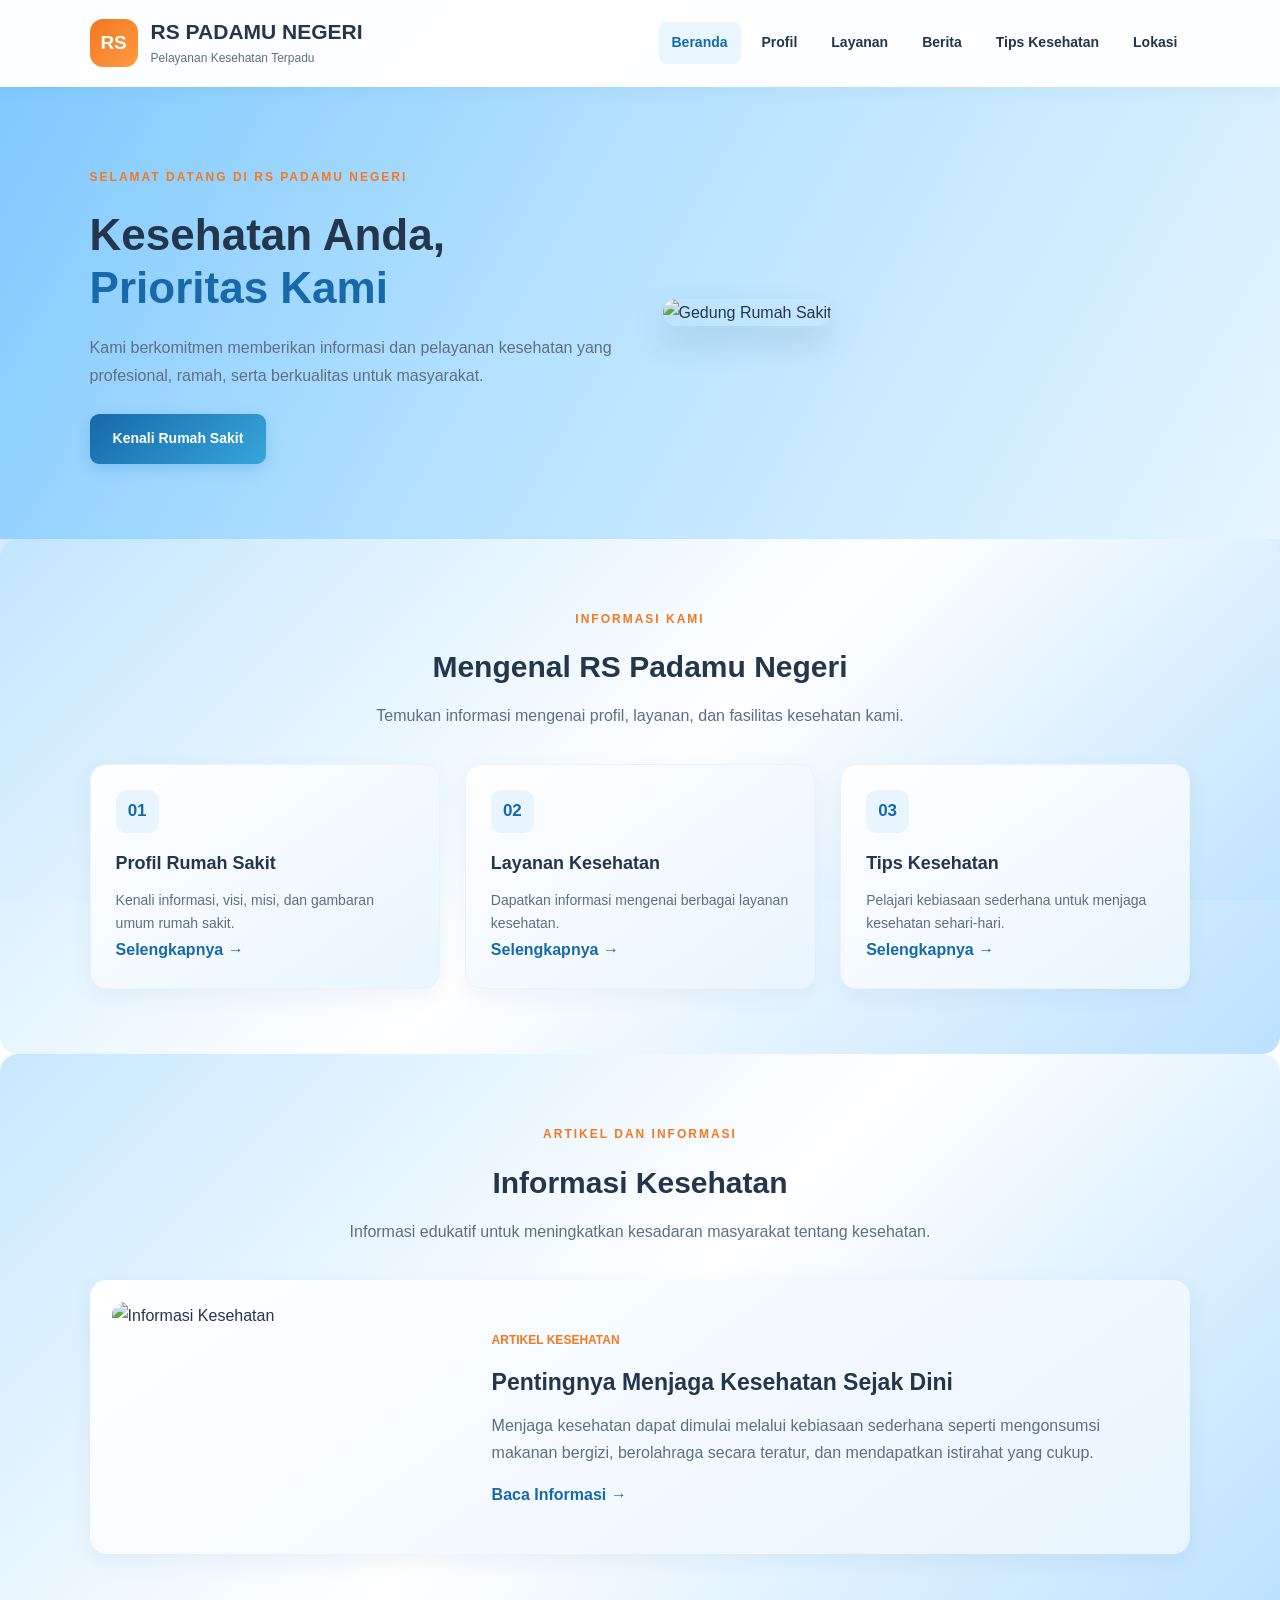
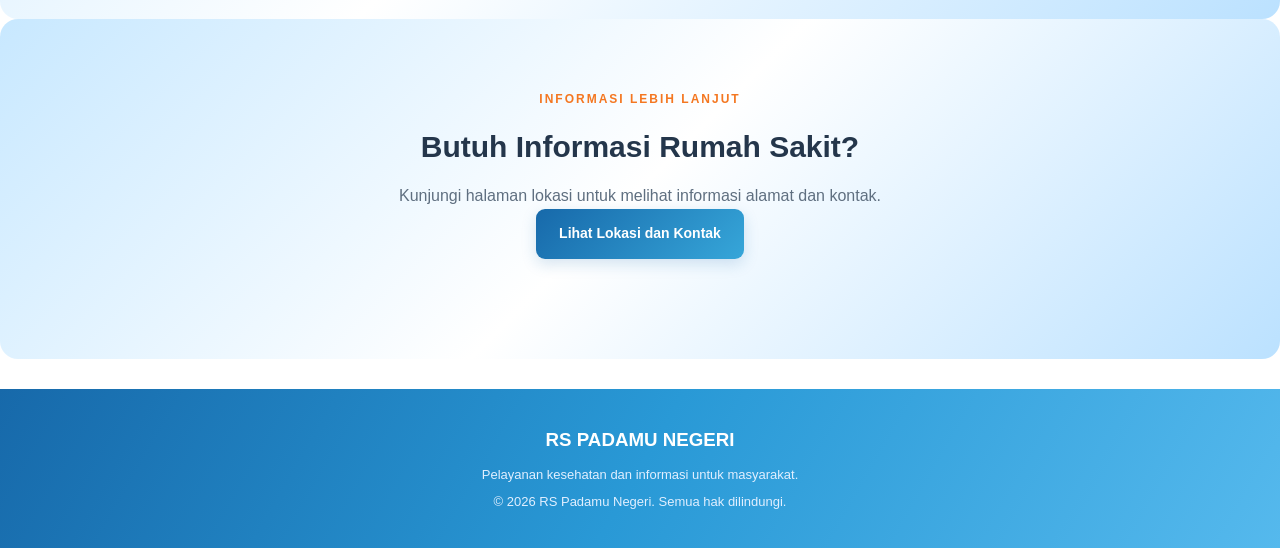
==== index.html @ baaeb41a "Add files via upload" ====
<!DOCTYPE html>
<html lang="id">
<head>
    <meta charset="UTF-8">
    <meta name="viewport" content="width=device-width, initial-scale=1.0">
    <title>Beranda | RS Padamu Negeri</title>
    <link rel="stylesheet" href="style.css">
</head>

<body>

    <!-- HEADER DAN NAVIGASI -->
    <header class="header">

        <div class="brand">
            <div class="brand-icon">RS</div>
            <div>
                <h1>RS PADAMU NEGERI</h1>
                <p>Pelayanan Kesehatan Terpadu</p>
            </div>
        </div>

        <nav>
            <a href="index.html" class="active">Beranda</a>
            <a href="profil.html">Profil</a>
            <a href="layanan.html">Layanan</a>
            <a href="berita.html">Berita</a>
            <a href="tips.html">Tips Kesehatan</a>
            <a href="lokasi.html">Lokasi</a>
        </nav>

    </header>

    <main>

        <!-- HERO UTAMA -->
        <section class="hero">

            <div class="hero-content">

                <span class="tagline">
                    SELAMAT DATANG DI RS PADAMU NEGERI
                </span>

                <h2>
                    Kesehatan Anda,
                    <br>
                    <span>Prioritas Kami</span>
                </h2>

                <p>
                    Kami berkomitmen memberikan informasi dan
                    pelayanan kesehatan yang profesional,
                    ramah, serta berkualitas untuk masyarakat.
                </p>

                <a href="profil.html" class="button">
                    Kenali Rumah Sakit
                </a>

            </div>

            <div class="hero-image">
                <img src="gambar/rumah-sakit.jpg"
                     alt="Gedung Rumah Sakit">
            </div>

        </section>

        <!-- INFORMASI UTAMA -->
        <section class="section">

            <div class="section-heading">
                <span>INFORMASI KAMI</span>
                <h2>Mengenal RS Padamu Negeri</h2>
                <p>
                    Temukan informasi mengenai profil,
                    layanan, dan fasilitas kesehatan kami.
                </p>
            </div>

            <div class="card-grid">

                <article class="info-card">
                    <div class="card-icon">01</div>
                    <h3>Profil Rumah Sakit</h3>
                    <p>
                        Kenali informasi, visi, misi,
                        dan gambaran umum rumah sakit.
                    </p>
                    <a href="profil.html">Selengkapnya →</a>
                </article>

                <article class="info-card">
                    <div class="card-icon">02</div>
                    <h3>Layanan Kesehatan</h3>
                    <p>
                        Dapatkan informasi mengenai
                        berbagai layanan kesehatan.
                    </p>
                    <a href="layanan.html">Selengkapnya →</a>
                </article>

                <article class="info-card">
                    <div class="card-icon">03</div>
                    <h3>Tips Kesehatan</h3>
                    <p>
                        Pelajari kebiasaan sederhana
                        untuk menjaga kesehatan sehari-hari.
                    </p>
                    <a href="tips.html">Selengkapnya →</a>
                </article>

            </div>

        </section>

        <!-- BERITA KESEHATAN -->
        <section class="section">

            <div class="section-heading">
                <span>ARTIKEL DAN INFORMASI</span>
                <h2>Informasi Kesehatan</h2>
                <p>
                    Informasi edukatif untuk meningkatkan
                    kesadaran masyarakat tentang kesehatan.
                </p>
            </div>

            <article class="news-card">

                <img src="gambar/kesehatan.jpg"
                     alt="Informasi Kesehatan">

                <div>

                    <span class="news-date">
                        ARTIKEL KESEHATAN
                    </span>

                    <h3>
                        Pentingnya Menjaga Kesehatan Sejak Dini
                    </h3>

                    <p>
                        Menjaga kesehatan dapat dimulai melalui
                        kebiasaan sederhana seperti mengonsumsi
                        makanan bergizi, berolahraga secara teratur,
                        dan mendapatkan istirahat yang cukup.
                    </p>

                    <a href="berita.html">
                        Baca Informasi →
                    </a>

                </div>

            </article>

        </section>

        <!-- AJAKAN MENGHUBUNGI -->
        <section class="section">

            <div class="section-heading">
                <span>INFORMASI LEBIH LANJUT</span>
                <h2>Butuh Informasi Rumah Sakit?</h2>
                <p>
                    Kunjungi halaman lokasi untuk melihat
                    informasi alamat dan kontak.
                </p>

                <a href="lokasi.html" class="button">
                    Lihat Lokasi dan Kontak
                </a>
            </div>

        </section>

    </main>

    <!-- FOOTER -->
    <footer class="footer">

        <h3>RS PADAMU NEGERI</h3>

        <p>
            Pelayanan kesehatan dan informasi
            untuk masyarakat.
        </p>

        <p>
            © 2026 RS Padamu Negeri. Semua hak dilindungi.
        </p>

    </footer>

</body>
</html>
---- style.css ----
/* =====================================
   RS PADAMU NEGERI
   MODERN HEALTHCARE WEBSITE
   ===================================== */

/* RESET */
* {
    margin: 0;
    padding: 0;
    box-sizing: border-box;
}

html {
    scroll-behavior: smooth;
}

body {
    font-family: Arial, Helvetica, sans-serif;
    background: #f8fbff;
    color: #26364a;
    line-height: 1.7;
}

/* WARNA DAN KOMPONEN UTAMA */
:root {
    --primary: #1769aa;
    --secondary: #36a6d9;
    --orange: #f47721;
    --dark: #24364b;
    --text: #5f6f80;
    --white: #ffffff;
    --soft-blue: #eaf6ff;
}

/* HEADER */
.header {
    width: 100%;
    background: rgba(255,255,255,0.97);
    padding: 18px 7%;
    display: flex;
    align-items: center;
    justify-content: space-between;
    gap: 25px;
    flex-wrap: wrap;
    box-shadow: 0 3px 18px rgba(30,80,120,0.06);
    position: relative;
    z-index: 10;
}

.brand {
    display: flex;
    align-items: center;
    gap: 13px;
}

.brand-icon {
    width: 48px;
    height: 48px;
    display: flex;
    align-items: center;
    justify-content: center;
    background: linear-gradient(135deg, var(--orange), #ff9a42);
    color: white;
    font-size: 19px;
    font-weight: bold;
    border-radius: 13px;
}

.brand h1 {
    color: var(--dark);
    font-size: 21px;
    line-height: 1.3;
}

.brand p {
    color: var(--text);
    font-size: 12px;
    margin-top: 3px;
}

/* NAVIGASI */
.header nav {
    display: flex;
    align-items: center;
    flex-wrap: wrap;
    gap: 8px;
}

.header nav a {
    text-decoration: none;
    color: var(--dark);
    padding: 9px 13px;
    font-size: 14px;
    font-weight: 600;
    border-radius: 8px;
    transition: 0.3s;
}

.header nav a:hover,
.header nav a.active {
    background: var(--soft-blue);
    color: var(--primary);
}

/* HERO BERANDA */
.hero {
    display: grid;
    grid-template-columns: 1fr 1fr;
    align-items: center;
    gap: 45px;
    padding: 75px 7%;
    background: linear-gradient(
        120deg,
        #e7f5ff,
        #ffffff 55%,
        #fff2e8
    );
}

.hero-content {
    max-width: 570px;
}

.tagline {
    color: var(--orange);
    font-size: 12px;
    font-weight: bold;
    letter-spacing: 2px;
}

.hero-content h2 {
    color: var(--dark);
    font-size: 44px;
    line-height: 1.2;
    margin: 20px 0;
}

.hero-content h2 span {
    color: var(--primary);
}

.hero-content p {
    color: var(--text);
    font-size: 16px;
    margin-bottom: 25px;
}

.hero-image img {
    width: 100%;
    height: 360px;
    object-fit: cover;
    border-radius: 20px;
    box-shadow: 0 15px 35px rgba(20,70,110,0.15);
}

/* TOMBOL */
.button {
    display: inline-block;
    padding: 13px 23px;
    border-radius: 9px;
    background: linear-gradient(135deg, var(--primary), var(--secondary));
    color: white;
    text-decoration: none;
    font-size: 14px;
    font-weight: bold;
    transition: 0.3s;
    box-shadow: 0 5px 15px rgba(23,105,170,0.18);
}

.button:hover {
    background: linear-gradient(135deg, var(--orange), #ff9a42);
    transform: translateY(-3px);
}

/* BANNER HALAMAN */
.page-banner {
    text-align: center;
    padding: 65px 20px;
    background: linear-gradient(
        120deg,
        #e5f4ff,
        #ffffff,
        #fff0e5
    );
}

.page-banner h2 {
    color: var(--primary);
    font-size: 35px;
    margin-bottom: 10px;
}

.page-banner p {
    color: var(--text);
}

/* BAGIAN KONTEN */
.section {
    padding: 65px 7%;
}

.section-heading {
    text-align: center;
    margin-bottom: 35px;
}

.section-heading span {
    color: var(--orange);
    font-size: 12px;
    font-weight: bold;
    letter-spacing: 2px;
}

.section-heading h2 {
    color: var(--dark);
    font-size: 30px;
    margin: 10px 0;
}

.section-heading p {
    color: var(--text);
}

/* KARTU INFORMASI */
.card-grid {
    display: grid;
    grid-template-columns: repeat(3, 1fr);
    gap: 25px;
}

.info-card {
    background: white;
    padding: 25px;
    border: 1px solid #edf2f7;
    border-radius: 16px;
    box-shadow: 0 7px 22px rgba(30,80,120,0.06);
    transition: 0.3s;
}

.info-card:hover {
    transform: translateY(-6px);
    box-shadow: 0 13px 28px rgba(30,80,120,0.12);
}

.card-icon {
    width: 43px;
    height: 43px;
    display: flex;
    align-items: center;
    justify-content: center;
    background: #e8f5ff;
    color: var(--primary);
    font-size: 17px;
    font-weight: bold;
    border-radius: 11px;
    margin-bottom: 15px;
}

.info-card h3 {
    color: var(--dark);
    font-size: 18px;
    margin-bottom: 10px;
}

.info-card p {
    color: var(--text);
    font-size: 14px;
}

/* GAMBAR UTAMA HALAMAN */
.main-service-image {
    max-width: 950px;
    margin: 0 auto 45px;
}

.main-service-image img {
    display: block;
    width: 100%;
    height: 350px;
    object-fit: cover;
    border-radius: 18px;
    box-shadow: 0 10px 30px rgba(30,80,120,0.12);
}

/* KONTEN PROFIL DAN LOKASI */
.content-box {
    max-width: 1050px;
    margin: 0 auto;
    background: white;
    padding: 35px;
    border-radius: 17px;
    box-shadow: 0 7px 22px rgba(30,80,120,0.06);
}

.content-box h2 {
    color: var(--primary);
    font-size: 22px;
    margin: 22px 0 10px;
}

.content-box h2:first-child {
    margin-top: 0;
}

.content-box p,
.content-box li {
    color: var(--text);
    font-size: 15px;
    margin-bottom: 10px;
}

.content-box ul {
    padding-left: 22px;
}

/* BERITA */
.news-card {
    display: grid;
    grid-template-columns: 350px 1fr;
    gap: 30px;
    align-items: center;
    background: white;
    padding: 22px;
    border-radius: 17px;
    box-shadow: 0 7px 22px rgba(30,80,120,0.07);
}

.news-card img {
    width: 100%;
    height: 230px;
    object-fit: cover;
    border-radius: 13px;
}

.news-card h3 {
    color: var(--dark);
    font-size: 23px;
    margin: 10px 0;
}

.news-card p {
    color: var(--text);
    margin-bottom: 15px;
}

.news-card a,
.info-card a {
    color: var(--primary);
    font-weight: bold;
    text-decoration: none;
}

.news-date {
    color: var(--orange);
    font-size: 12px;
    font-weight: bold;
}

/* FOOTER */
.footer {
    background: linear-gradient(120deg, #173c60, #1769aa);
    color: white;
    text-align: center;
    padding: 35px 20px;
    margin-top: 30px;
}

.footer h3 {
    margin-bottom: 8px;
}

.footer p {
    font-size: 13px;
    color: #e1efff;
    margin-top: 5px;
}

/* RESPONSIVE TABLET */
@media (max-width: 900px) {
    .header {
        flex-direction: column;
        align-items: flex-start;
    }

    .hero {
        gap: 25px;
        padding: 55px 6%;
    }

    .hero-content h2 {
        font-size: 35px;
    }

    .card-grid {
        grid-template-columns: repeat(2, 1fr);
    }

    .news-card {
        grid-template-columns: 1fr;
    }
}

/* RESPONSIVE HP */
@media (max-width: 600px) {
    .header {
        padding: 18px 5%;
    }

    .header nav {
        gap: 4px;
    }

    .header nav a {
        font-size: 12px;
        padding: 8px;
    }

    .brand h1 {
        font-size: 18px;
    }

    .hero {
        grid-template-columns: 1fr;
        padding: 45px 6%;
    }

    .hero-content h2 {
        font-size: 32px;
    }

    .hero-image img {
        height: 240px;
    }

    .page-banner {
        padding: 45px 15px;
    }

    .page-banner h2 {
        font-size: 28px;
    }

    .section {
        padding: 45px 6%;
    }

    .section-heading h2 {
        font-size: 25px;
    }

    .card-grid {
        grid-template-columns: 1fr;
    }

    .content-box {
        padding: 23px;
    }

    .main-service-image img {
        height: 230px;
    }
}

/* GRADASI WEBSITE */

body {
    background: linear-gradient(
        135deg,
        #e5f3ff 0%,
        #ffffff 45%,
        #eaf6ff 100%
    );
    background-attachment: fixed;
}

/* Gradasi bagian utama */
.hero {
    background: linear-gradient(
        120deg,
        #cceaff 0%,
        #f4faff 50%,
        #ffe9d8 100%
    );
}

/* Gradasi banner setiap halaman */
.page-banner {
    background: linear-gradient(
        120deg,
        #cceaff,
        #ffffff,
        #ffe9d8
    );
}

/* Gradasi bagian informasi */
.section {
    background: linear-gradient(
        180deg,
        rgba(225, 243, 255, 0.55),
        rgba(255, 255, 255, 0.9)
    );
}

/* =================================
   GRADASI BARU WEBSITE
   ================================= */

/* Latar belakang seluruh halaman */
body {
    background: linear-gradient(
        135deg,
        #b9e3ff 0%,
        #d9efff 30%,
        #f0f8ff 65%,
        #c5e6ff 100%
    );
    background-attachment: fixed;
}

/* Area utama halaman beranda */
.hero {
    background: linear-gradient(
        120deg,
        #80c9ff 0%,
        #b6e2ff 45%,
        #e5f5ff 100%
    );
}

/* Banner halaman profil, layanan, berita, tips, lokasi */
.page-banner {
    background: linear-gradient(
        120deg,
        #75c5ff 0%,
        #a9dcff 45%,
        #e1f3ff 100%
    );
}

/* Bagian konten halaman */
.section {
    background: linear-gradient(
        135deg,
        rgba(190, 228, 255, 0.85),
        rgba(255, 255, 255, 0.95),
        rgba(175, 220, 255, 0.85)
    );
    border-radius: 18px;
}

/* Kartu informasi */
.info-card,
.content-box,
.news-card {
    background: linear-gradient(
        145deg,
        #ffffff 0%,
        #e8f5ff 100%
    );
}

/* Bagian footer */
.footer {
    background: linear-gradient(
        120deg,
        #1769aa,
        #2999d6,
        #55b9ed
    );
    color: white;
}
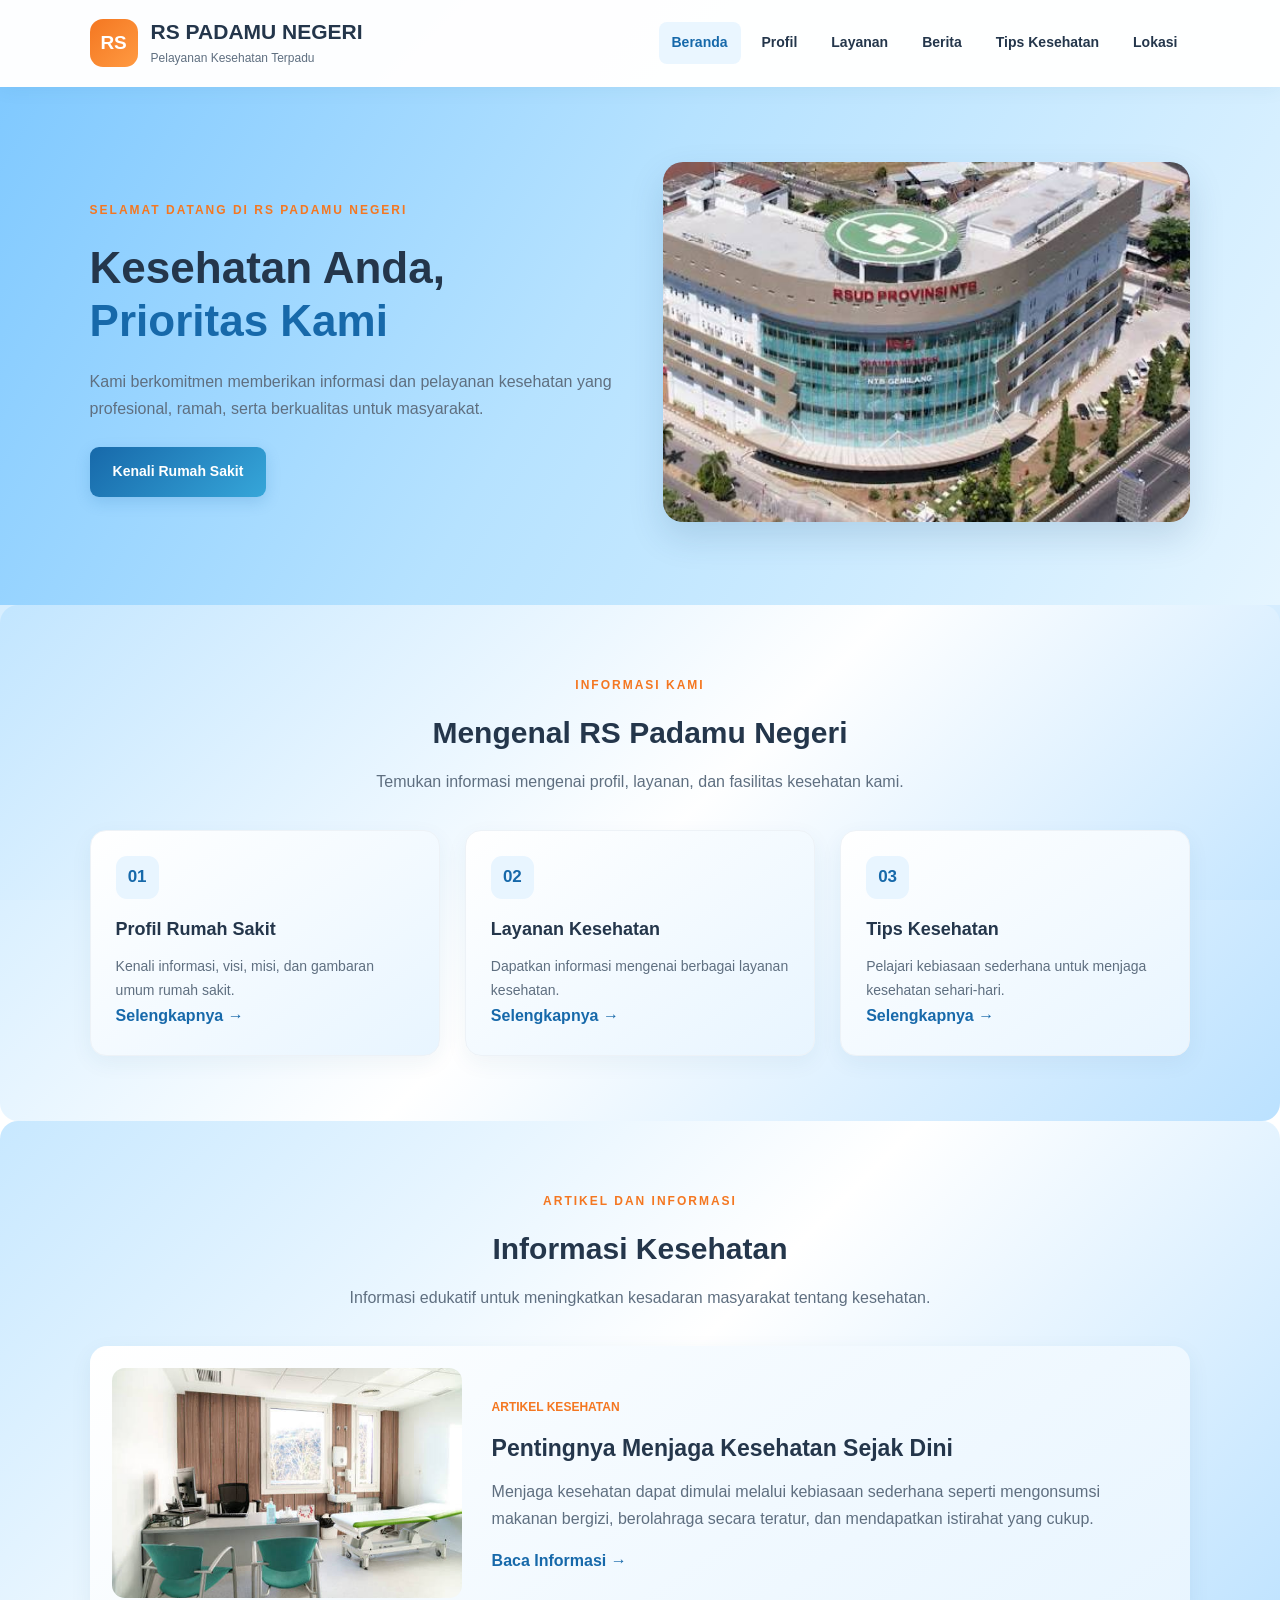
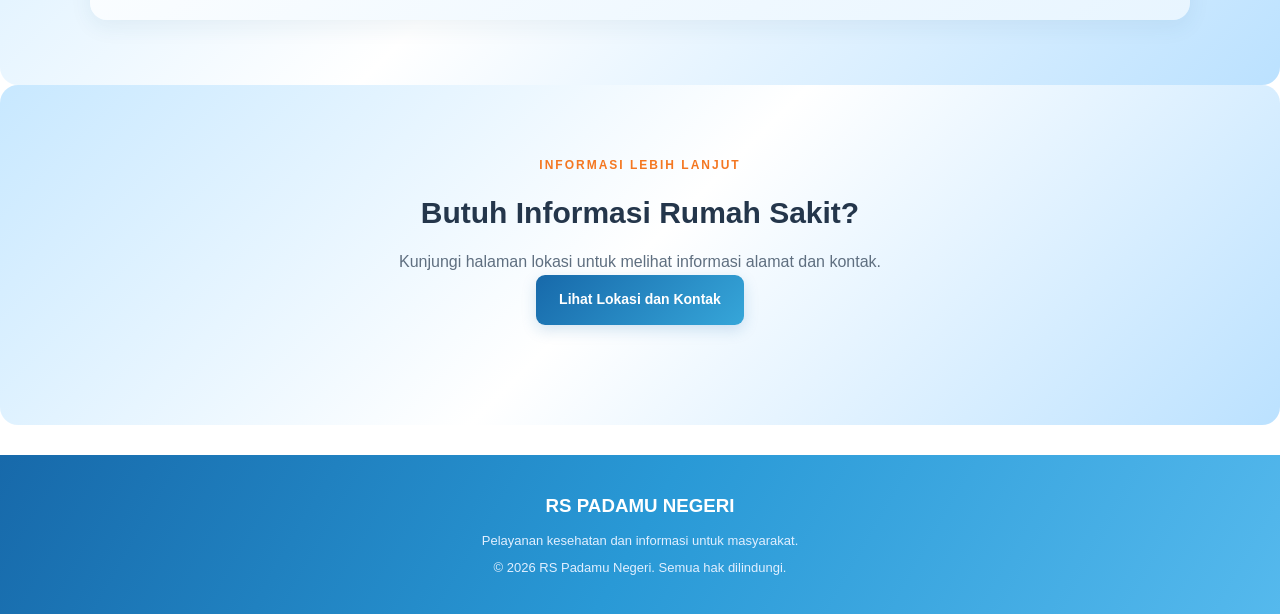
==== commit 97df865a: "Update index.html" ====
--- a/index.html
+++ b/index.html
@@ -62,7 +62,7 @@
             </div>
 
             <div class="hero-image">
-                <img src="gambar/rumah-sakit.jpg"
+                <img src="Gambar/rumah-sakit.jpg"
                      alt="Gedung Rumah Sakit">
             </div>
 
@@ -130,7 +130,7 @@
 
             <article class="news-card">
 
-                <img src="gambar/kesehatan.jpg"
+                <img src="Gambar/kesehatan.jpg"
                      alt="Informasi Kesehatan">
 
                 <div>
